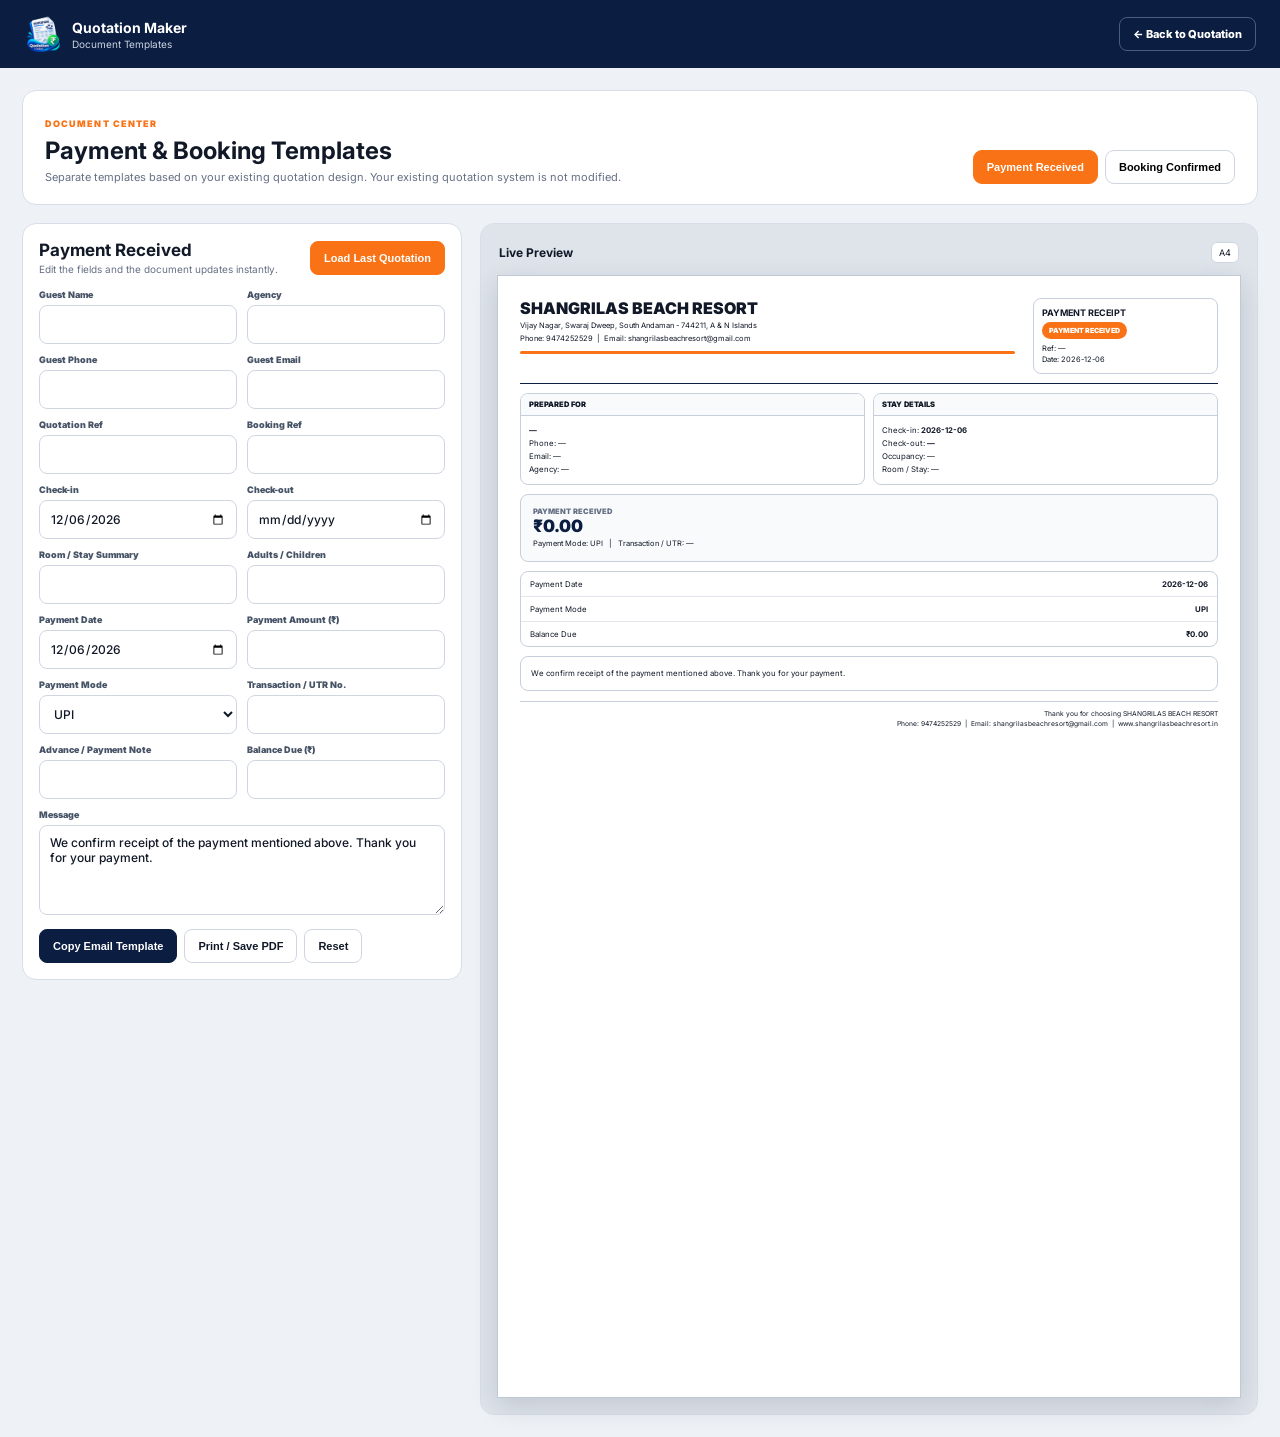
==== templates/index.html @ 2cc9b629 "Add files via upload" ====
<!doctype html>
<html lang="en">
<head>
<meta charset="utf-8"><meta name="viewport" content="width=device-width,initial-scale=1,viewport-fit=cover">
<title>Document Templates — Quotation Maker</title>
<link rel="icon" href="icon-192.png"><link rel="preconnect" href="https://fonts.googleapis.com"><link rel="preconnect" href="https://fonts.gstatic.com" crossorigin><link href="https://fonts.googleapis.com/css2?family=Inter:wght@400;500;600;700;800;900&display=swap" rel="stylesheet">
<link rel="stylesheet" href="styles.css">
</head>
<body>
<div class="app">
  <header class="topbar">
    <div class="brand"><img src="icon-192.png"><div><strong>Quotation Maker</strong><span>Document Templates</span></div></div>
    <a class="back" href="../index.html">← Back to Quotation</a>
  </header>
  <main>
    <section class="hero"><div><span class="eyebrow">DOCUMENT CENTER</span><h1>Payment & Booking Templates</h1><p>Separate templates based on your existing quotation design. Your existing quotation system is not modified.</p></div><div class="tabs"><button class="tab active" data-template="payment">Payment Received</button><button class="tab" data-template="confirmed">Booking Confirmed</button></div></section>
    <div class="workspace">
      <section class="editor">
        <div class="panel-head"><div><h2 id="formTitle">Payment Received</h2><p>Edit the fields and the document updates instantly.</p></div><button class="btn orange" id="loadLast">Load Last Quotation</button></div>
        <div class="form-grid">
          <label>Guest Name<input id="guest"></label><label>Agency<input id="agency"></label>
          <label>Guest Phone<input id="phone"></label><label>Guest Email<input id="email" type="email"></label>
          <label>Quotation Ref<input id="quoteRef"></label><label>Booking Ref<input id="bookingRef"></label>
          <label>Check-in<input id="checkin" type="date"></label><label>Check-out<input id="checkout" type="date"></label>
          <label>Room / Stay Summary<input id="room"></label><label>Adults / Children<input id="occupancy"></label>
          <label>Payment Date<input id="paymentDate" type="date"></label><label>Payment Amount (₹)<input id="paymentAmount" type="number" min="0" step="0.01"></label>
          <label>Payment Mode<select id="paymentMode"><option>UPI</option><option>Bank Transfer</option><option>Cash</option><option>Card</option><option>Other</option></select></label><label>Transaction / UTR No.<input id="transaction"></label>
          <label>Advance / Payment Note<input id="paymentNote"></label><label>Balance Due (₹)<input id="balance" type="number" min="0" step="0.01"></label>
          <label class="full">Message<textarea id="message"></textarea></label>
        </div>
        <div class="actions"><button class="btn dark" id="copyEmail">Copy Email Template</button><button class="btn" id="print">Print / Save PDF</button><button class="btn" id="reset">Reset</button></div>
      </section>
      <aside class="preview"><div class="preview-head"><strong>Live Preview</strong><span>A4</span></div><div id="document" class="document"></div></aside>
    </div>
  </main>
</div>
<script src="app.js"></script>
</body>
</html>
---- templates/styles.css ----
*{box-sizing:border-box}body{margin:0;background:#eef2f7;color:#111827;font-family:Inter,Arial,sans-serif}.app{min-height:100vh}.topbar{height:68px;background:#0b1d41;color:#fff;display:flex;align-items:center;justify-content:space-between;padding:0 24px}.brand{display:flex;align-items:center;gap:10px}.brand img{width:38px;height:38px;border-radius:9px}.brand strong{display:block;font-size:14px}.brand span{display:block;font-size:10px;color:#cbd5e1;margin-top:2px}.back{color:#fff;text-decoration:none;border:1px solid #4b5d7c;border-radius:8px;padding:9px 13px;font-size:11px;font-weight:800}main{max-width:1500px;margin:auto;padding:22px}.hero{background:#fff;border:1px solid #d7dee8;border-radius:14px;padding:20px 22px;display:flex;justify-content:space-between;gap:20px;align-items:end}.eyebrow{font-size:9px;font-weight:900;color:#f97316;letter-spacing:.12em}.hero h1{margin:5px 0;font-size:24px}.hero p{margin:0;color:#667085;font-size:11px}.tabs{display:flex;gap:7px;flex-wrap:wrap}.tab{border:1px solid #cfd6e1;background:#fff;border-radius:9px;padding:10px 13px;font-weight:800;font-size:11px;cursor:pointer}.tab.active{background:#f97316;border-color:#f97316;color:#fff}.workspace{display:grid;grid-template-columns:minmax(440px,1fr) minmax(420px,794px);gap:18px;margin-top:18px;align-items:start}.editor,.preview{background:#fff;border:1px solid #d7dee8;border-radius:14px;padding:16px}.preview{position:sticky;top:15px;background:#dfe4eb}.preview-head{display:flex;justify-content:space-between;align-items:center;padding:2px 2px 12px;font-size:12px}.preview-head span{font-size:9px;background:#fff;border:1px solid #cfd6e1;padding:4px 7px;border-radius:6px}.panel-head{display:flex;justify-content:space-between;gap:10px;align-items:center;margin-bottom:14px}.panel-head h2{font-size:17px;margin:0}.panel-head p{font-size:10px;color:#667085;margin:3px 0 0}.btn{border:1px solid #cfd6e1;background:#fff;color:#111827;border-radius:8px;padding:10px 13px;font-size:11px;font-weight:800;cursor:pointer}.btn.dark{background:#0b1d41;color:#fff;border-color:#0b1d41}.btn.orange{background:#f97316;color:#fff;border-color:#f97316}.actions{display:flex;gap:7px;flex-wrap:wrap;margin-top:14px}.form-grid{display:grid;grid-template-columns:1fr 1fr;gap:10px}.form-grid label{display:grid;gap:5px;font-size:9px;font-weight:900;color:#475467}.form-grid .full{grid-column:1/-1}.form-grid input,.form-grid select,.form-grid textarea{width:100%;min-height:39px;border:1px solid #cfd6e1;border-radius:8px;background:#fff;padding:9px 10px;font:500 12px Inter,Arial,sans-serif;color:#111827;outline:none}.form-grid textarea{min-height:90px;resize:vertical}.document{display:flex;justify-content:center}.sheet{width:794px;min-height:1123px;background:#fff;border:1px solid #bfc8d5;padding:22px;color:#111827;font-family:Inter,Arial,sans-serif;box-shadow:0 8px 25px rgba(15,23,42,.14)}.qtop{display:grid;grid-template-columns:1fr 185px;gap:18px;border-bottom:1px solid #0b1d41;padding-bottom:9px}.brandtitle{font-size:16px;font-weight:900;white-space:nowrap;overflow:hidden}.small{font-size:7.5px;line-height:11px;margin-top:2px}.refbox{border:1px solid #c6d0dc;border-radius:8px;padding:8px;font-size:7.5px;line-height:11px}.refbox strong{font-size:9px;display:block}.badge{display:inline-block;background:#f97316;color:#fff;border-radius:999px;padding:3px 7px;font-size:7px;font-weight:900;margin:4px 0}.grid2{display:grid;grid-template-columns:1fr 1fr;gap:8px;margin-top:9px}.box{border:1px solid #c6d0dc;border-radius:8px;overflow:hidden}.boxtitle{background:#f8fafc;border-bottom:1px solid #c6d0dc;padding:6px 8px;font-size:7.5px;font-weight:900}.body{padding:8px;font-size:7.8px;line-height:13px}.highlight{margin-top:9px;background:#f8fafc;border:1px solid #c6d0dc;border-radius:8px;padding:12px}.highlight .big{font-size:17px;font-weight:900;color:#0b1d41}.highlight .label{font-size:7.5px;font-weight:900;color:#667085}.rows{margin-top:9px;border:1px solid #c6d0dc;border-radius:8px;overflow:hidden}.row{display:grid;grid-template-columns:1fr auto;padding:7px 9px;border-top:1px solid #e3e7ed;font-size:7.8px}.row:first-child{border-top:0}.row strong{text-align:right}.message{margin-top:9px;border:1px solid #c6d0dc;border-radius:8px;padding:10px;font-size:7.8px;line-height:13px;white-space:pre-wrap}.footer{border-top:1px solid #c6d0dc;margin-top:10px;padding-top:7px;text-align:right;font-size:6.7px;line-height:10px}.orange-line{height:3px;background:#f97316;margin-top:7px;border-radius:2px}.no-link{color:#111827!important;text-decoration:none!important}.signature{max-width:130px;max-height:45px;display:block;margin:6px 0 0 auto}.banner{width:100%;max-height:95px;object-fit:cover;border:1px solid #c6d0dc;border-radius:6px;margin-top:9px;display:block}@media(max-width:1000px){.workspace{grid-template-columns:1fr}.preview{position:static}.document{overflow:auto;justify-content:flex-start}.hero{display:block}.tabs{margin-top:12px}}@media(max-width:650px){main{padding:10px}.topbar{padding:0 12px}.back{font-size:9px;padding:8px}.form-grid{grid-template-columns:1fr}.form-grid .full{grid-column:auto}.editor,.preview{padding:11px}.sheet{flex:none}.panel-head{display:block}.panel-head .btn{margin-top:9px}.actions .btn{flex:1}}@media print{body{background:#fff}.topbar,.hero,.editor,.preview-head{display:none!important}.preview{display:block;border:0;padding:0;background:#fff}.document{display:block}.sheet{box-shadow:none;border:0;width:794px;padding:15mm}@page{size:A4;margin:0}}
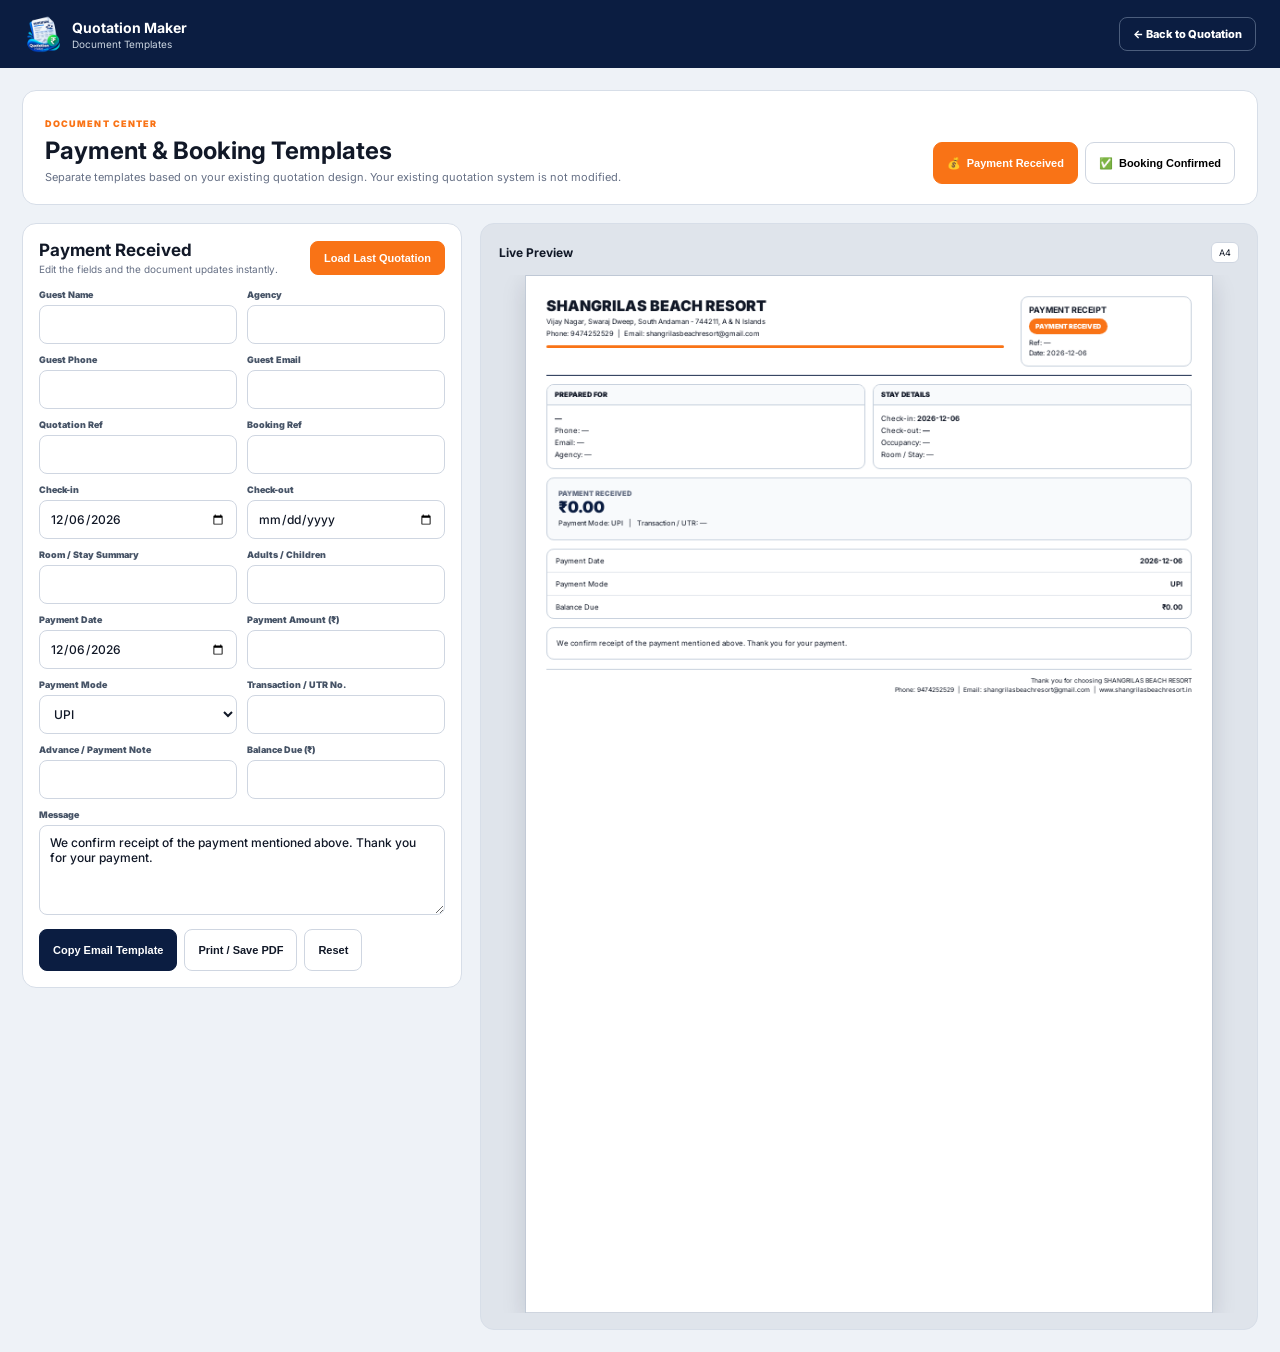
==== commit 4d9b88b1: "Add files via upload" ====
--- a/templates/index.html
+++ b/templates/index.html
@@ -13,7 +13,7 @@
     <a class="back" href="../index.html">← Back to Quotation</a>
   </header>
   <main>
-    <section class="hero"><div><span class="eyebrow">DOCUMENT CENTER</span><h1>Payment & Booking Templates</h1><p>Separate templates based on your existing quotation design. Your existing quotation system is not modified.</p></div><div class="tabs"><button class="tab active" data-template="payment">Payment Received</button><button class="tab" data-template="confirmed">Booking Confirmed</button></div></section>
+    <section class="hero"><div><span class="eyebrow">DOCUMENT CENTER</span><h1>Payment & Booking Templates</h1><p>Separate templates based on your existing quotation design. Your existing quotation system is not modified.</p></div><div class="tabs" role="tablist"><button class="tab active" type="button" data-template="payment">💰 <span>Payment Received</span></button><button class="tab" type="button" data-template="confirmed">✅ <span>Booking Confirmed</span></button></div></section>
     <div class="workspace">
       <section class="editor">
         <div class="panel-head"><div><h2 id="formTitle">Payment Received</h2><p>Edit the fields and the document updates instantly.</p></div><button class="btn orange" id="loadLast">Load Last Quotation</button></div>
--- a/templates/styles.css
+++ b/templates/styles.css
@@ -1 +1,21 @@
 *{box-sizing:border-box}body{margin:0;background:#eef2f7;color:#111827;font-family:Inter,Arial,sans-serif}.app{min-height:100vh}.topbar{height:68px;background:#0b1d41;color:#fff;display:flex;align-items:center;justify-content:space-between;padding:0 24px}.brand{display:flex;align-items:center;gap:10px}.brand img{width:38px;height:38px;border-radius:9px}.brand strong{display:block;font-size:14px}.brand span{display:block;font-size:10px;color:#cbd5e1;margin-top:2px}.back{color:#fff;text-decoration:none;border:1px solid #4b5d7c;border-radius:8px;padding:9px 13px;font-size:11px;font-weight:800}main{max-width:1500px;margin:auto;padding:22px}.hero{background:#fff;border:1px solid #d7dee8;border-radius:14px;padding:20px 22px;display:flex;justify-content:space-between;gap:20px;align-items:end}.eyebrow{font-size:9px;font-weight:900;color:#f97316;letter-spacing:.12em}.hero h1{margin:5px 0;font-size:24px}.hero p{margin:0;color:#667085;font-size:11px}.tabs{display:flex;gap:7px;flex-wrap:wrap}.tab{border:1px solid #cfd6e1;background:#fff;border-radius:9px;padding:10px 13px;font-weight:800;font-size:11px;cursor:pointer}.tab.active{background:#f97316;border-color:#f97316;color:#fff}.workspace{display:grid;grid-template-columns:minmax(440px,1fr) minmax(420px,794px);gap:18px;margin-top:18px;align-items:start}.editor,.preview{background:#fff;border:1px solid #d7dee8;border-radius:14px;padding:16px}.preview{position:sticky;top:15px;background:#dfe4eb}.preview-head{display:flex;justify-content:space-between;align-items:center;padding:2px 2px 12px;font-size:12px}.preview-head span{font-size:9px;background:#fff;border:1px solid #cfd6e1;padding:4px 7px;border-radius:6px}.panel-head{display:flex;justify-content:space-between;gap:10px;align-items:center;margin-bottom:14px}.panel-head h2{font-size:17px;margin:0}.panel-head p{font-size:10px;color:#667085;margin:3px 0 0}.btn{border:1px solid #cfd6e1;background:#fff;color:#111827;border-radius:8px;padding:10px 13px;font-size:11px;font-weight:800;cursor:pointer}.btn.dark{background:#0b1d41;color:#fff;border-color:#0b1d41}.btn.orange{background:#f97316;color:#fff;border-color:#f97316}.actions{display:flex;gap:7px;flex-wrap:wrap;margin-top:14px}.form-grid{display:grid;grid-template-columns:1fr 1fr;gap:10px}.form-grid label{display:grid;gap:5px;font-size:9px;font-weight:900;color:#475467}.form-grid .full{grid-column:1/-1}.form-grid input,.form-grid select,.form-grid textarea{width:100%;min-height:39px;border:1px solid #cfd6e1;border-radius:8px;background:#fff;padding:9px 10px;font:500 12px Inter,Arial,sans-serif;color:#111827;outline:none}.form-grid textarea{min-height:90px;resize:vertical}.document{display:flex;justify-content:center}.sheet{width:794px;min-height:1123px;background:#fff;border:1px solid #bfc8d5;padding:22px;color:#111827;font-family:Inter,Arial,sans-serif;box-shadow:0 8px 25px rgba(15,23,42,.14)}.qtop{display:grid;grid-template-columns:1fr 185px;gap:18px;border-bottom:1px solid #0b1d41;padding-bottom:9px}.brandtitle{font-size:16px;font-weight:900;white-space:nowrap;overflow:hidden}.small{font-size:7.5px;line-height:11px;margin-top:2px}.refbox{border:1px solid #c6d0dc;border-radius:8px;padding:8px;font-size:7.5px;line-height:11px}.refbox strong{font-size:9px;display:block}.badge{display:inline-block;background:#f97316;color:#fff;border-radius:999px;padding:3px 7px;font-size:7px;font-weight:900;margin:4px 0}.grid2{display:grid;grid-template-columns:1fr 1fr;gap:8px;margin-top:9px}.box{border:1px solid #c6d0dc;border-radius:8px;overflow:hidden}.boxtitle{background:#f8fafc;border-bottom:1px solid #c6d0dc;padding:6px 8px;font-size:7.5px;font-weight:900}.body{padding:8px;font-size:7.8px;line-height:13px}.highlight{margin-top:9px;background:#f8fafc;border:1px solid #c6d0dc;border-radius:8px;padding:12px}.highlight .big{font-size:17px;font-weight:900;color:#0b1d41}.highlight .label{font-size:7.5px;font-weight:900;color:#667085}.rows{margin-top:9px;border:1px solid #c6d0dc;border-radius:8px;overflow:hidden}.row{display:grid;grid-template-columns:1fr auto;padding:7px 9px;border-top:1px solid #e3e7ed;font-size:7.8px}.row:first-child{border-top:0}.row strong{text-align:right}.message{margin-top:9px;border:1px solid #c6d0dc;border-radius:8px;padding:10px;font-size:7.8px;line-height:13px;white-space:pre-wrap}.footer{border-top:1px solid #c6d0dc;margin-top:10px;padding-top:7px;text-align:right;font-size:6.7px;line-height:10px}.orange-line{height:3px;background:#f97316;margin-top:7px;border-radius:2px}.no-link{color:#111827!important;text-decoration:none!important}.signature{max-width:130px;max-height:45px;display:block;margin:6px 0 0 auto}.banner{width:100%;max-height:95px;object-fit:cover;border:1px solid #c6d0dc;border-radius:6px;margin-top:9px;display:block}@media(max-width:1000px){.workspace{grid-template-columns:1fr}.preview{position:static}.document{overflow:auto;justify-content:flex-start}.hero{display:block}.tabs{margin-top:12px}}@media(max-width:650px){main{padding:10px}.topbar{padding:0 12px}.back{font-size:9px;padding:8px}.form-grid{grid-template-columns:1fr}.form-grid .full{grid-column:auto}.editor,.preview{padding:11px}.sheet{flex:none}.panel-head{display:block}.panel-head .btn{margin-top:9px}.actions .btn{flex:1}}@media print{body{background:#fff}.topbar,.hero,.editor,.preview-head{display:none!important}.preview{display:block;border:0;padding:0;background:#fff}.document{display:block}.sheet{box-shadow:none;border:0;width:794px;padding:15mm}@page{size:A4;margin:0}}
+
+/* V21 mobile responsive template UI */
+html,body{width:100%;min-width:0;overflow-x:hidden}.app{width:100%;min-width:0}.topbar{gap:10px}.brand{min-width:0}.brand>div{min-width:0}.brand strong,.brand span{overflow:hidden;text-overflow:ellipsis;white-space:nowrap}.back{white-space:nowrap;flex:0 0 auto}.hero{min-width:0}.hero>div:first-child{min-width:0}.tabs{width:100%;max-width:520px}.tab{display:flex;align-items:center;justify-content:center;gap:6px;min-height:42px}.workspace{min-width:0}.editor,.preview{min-width:0}.form-grid{min-width:0}.form-grid label{min-width:0}.preview{overflow:hidden}.document{width:100%;overflow:hidden;min-width:0}.sheet{transform-origin:top center;will-change:transform}.actions{align-items:stretch}.actions .btn{min-height:42px}
+@media(max-width:700px){
+  .topbar{height:auto;min-height:62px;padding:10px 12px;align-items:center}
+  .brand img{width:34px;height:34px}.brand strong{font-size:12px}.brand span{font-size:9px}.back{font-size:9px;padding:8px 9px}
+  main{padding:10px}.hero{padding:15px}.hero h1{font-size:20px;line-height:1.2}.hero p{font-size:10px;line-height:1.45}
+  .tabs{display:grid;grid-template-columns:1fr 1fr;gap:8px;margin-top:14px;max-width:none}.tab{width:100%;padding:10px 8px;font-size:10px;white-space:normal}
+  .workspace{display:flex;flex-direction:column;gap:12px;margin-top:12px}.editor,.preview{width:100%;padding:11px;border-radius:12px}.panel-head{gap:8px}.panel-head h2{font-size:16px}.panel-head p{font-size:9px;line-height:1.4}
+  .form-grid{grid-template-columns:1fr;gap:9px}.form-grid .full{grid-column:auto}.form-grid input,.form-grid select,.form-grid textarea{min-height:42px;font-size:13px}.form-grid textarea{min-height:100px}
+  .actions{display:grid;grid-template-columns:1fr;gap:8px}.actions .btn{width:100%;flex:none}
+  .preview{background:#e8edf3}.preview-head{padding:2px 2px 9px}.document{display:block;padding:0;overflow:hidden}
+  .sheet{width:794px;max-width:none;min-height:1123px;margin:0 auto;transform-origin:top center}
+}
+@media(max-width:420px){
+  .brand{gap:7px}.brand img{width:31px;height:31px}.back{font-size:8px;padding:7px 8px}.hero{padding:13px}.hero h1{font-size:18px}.tabs{grid-template-columns:1fr;gap:7px}.tab{min-height:44px;font-size:11px}
+  .editor,.preview{padding:9px}.btn{font-size:10px;padding:10px 11px}.sheet{width:794px}
+}
+@media(min-width:701px){.tabs{width:auto}.workspace{min-width:0}}
+@media print{.sheet{transform:none!important}.document{height:auto!important;width:auto!important}}
